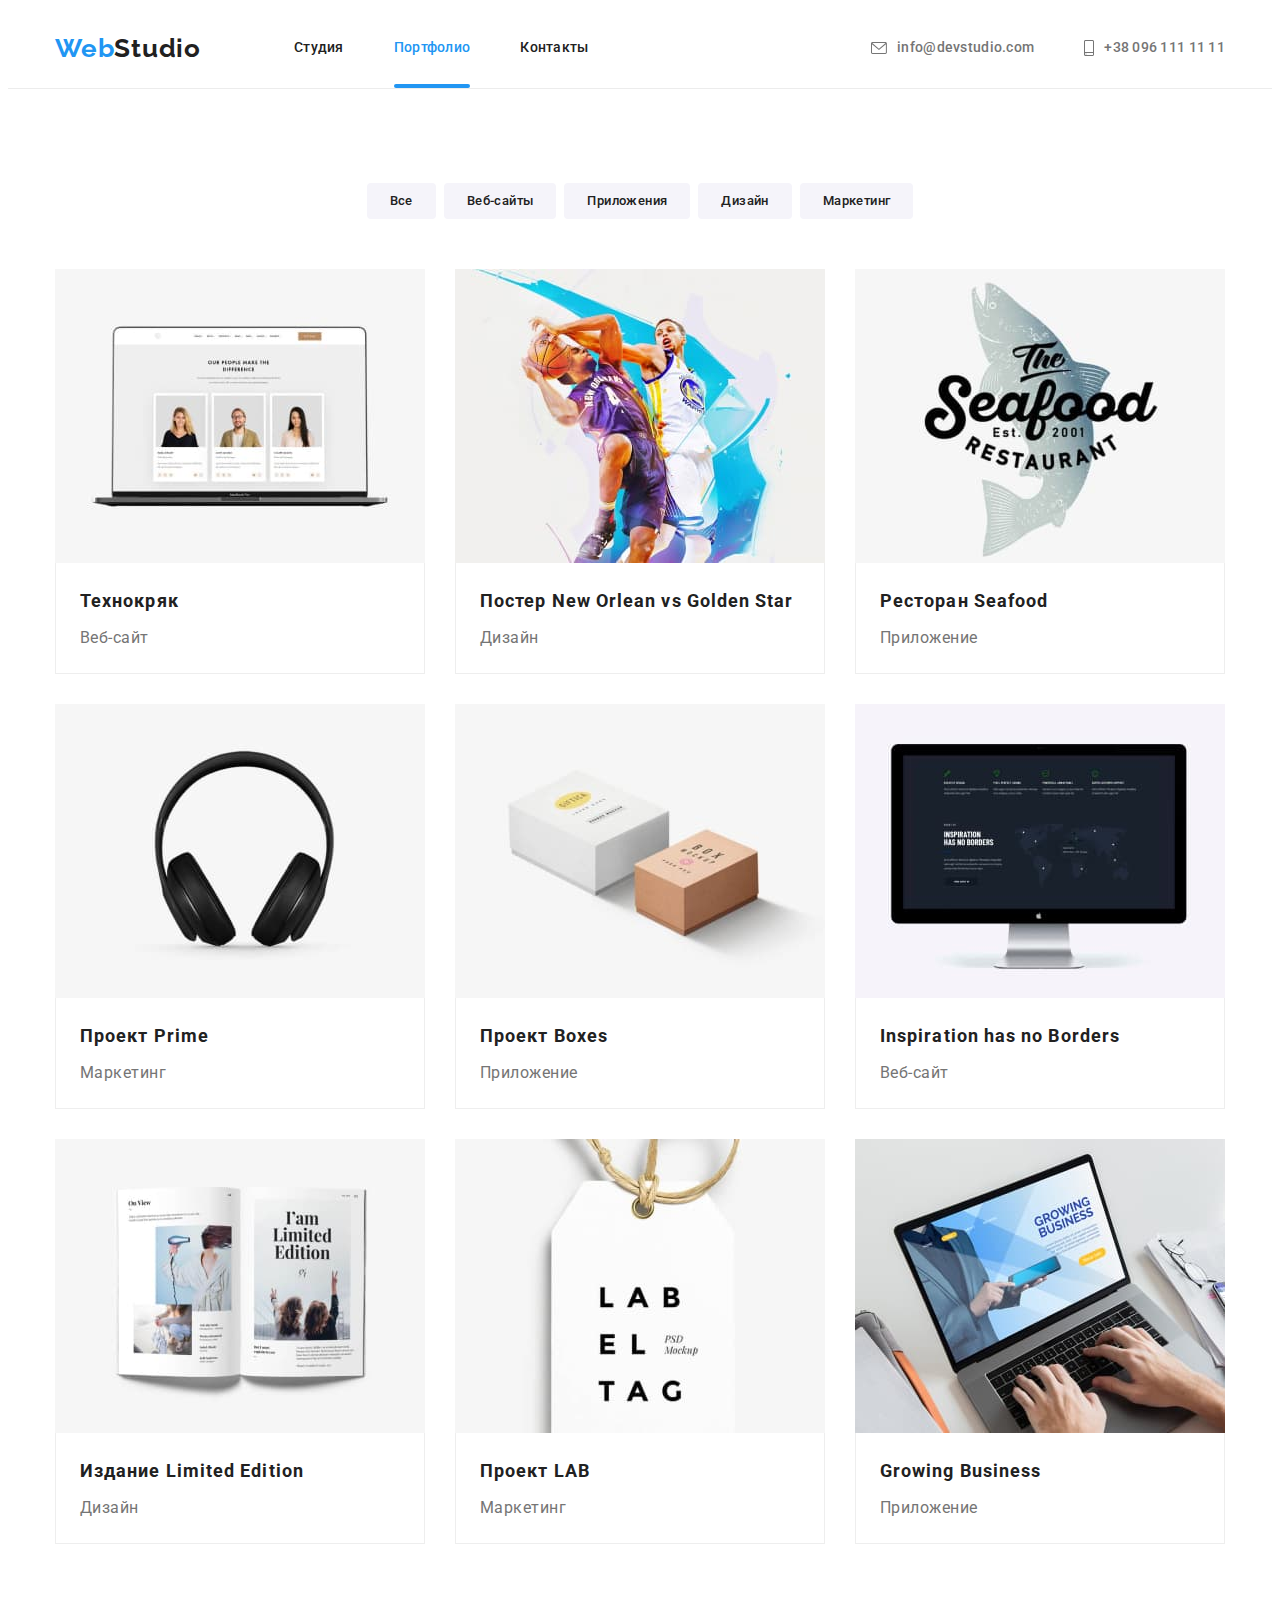
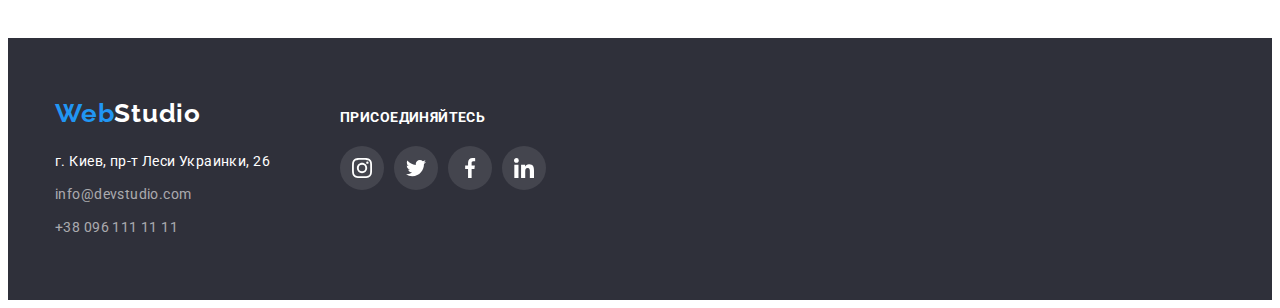
==== portfolio.html @ 9f6c4fc8 "add" ====
<!DOCTYPE html>
<html lang="ru">
<head>
    <meta charset="UTF-8">
    <meta http-equiv="X-UA-Compatible" content="IE=edge">
    <meta name="viewport" content="width=device-width, initial-scale=1.0">
    <title>Document</title>
    <!-- Fonts start -->
    <link rel="preconnect" href="https://fonts.googleapis.com">
    <link rel="preconnect" href="https://fonts.gstatic.com" crossorigin>
    <link href="https://fonts.googleapis.com/css2?family=Raleway:wght@700&family=Roboto:wght@400;500;700;900&display=swap"
        rel="stylesheet">
    <!-- Fonts end -->

    <!-- Normalize styles start-->
    <link rel="stylesheet" href="https://cdnjs.cloudflare.com/ajax/libs/modern-normalize/1.1.0/modern-normalize.min.css"
    integrity="sha512-wpPYUAdjBVSE4KJnH1VR1HeZfpl1ub8YT/NKx4PuQ5NmX2tKuGu6U/JRp5y+Y8XG2tV+wKQpNHVUX03MfMFn9Q=="
    crossorigin="anonymous" referrerpolicy="no-referrer" />
    <!-- Normalize styles end-->

    <!-- /custom styles start -->
    <link rel="stylesheet" href="./css/style.css">
    <!-- custom styles end -->

</head>

<body>
    <!-- Секція хедер -->
    <header class="header border">
        <div class="container header-container">
            <nav class="header-nav">
                <a class="logo link" href="./index.html" target="_blank" rel="noopener noreferrer">Web<span class="span-web">Studio</span></a>
                <ul class="header-list list">
                    <li class="header-list-item">
                        <a class="header-link link" href="./index.html" target="_blank"
                            rel="noopener noreferrer">Студия</a>
                    </li>
                    <li class="header-list-item">
                        <a class="header-link link current" href="./index.html" target="_blank"
                            rel="noopener noreferrer">Портфолио</a>
                    </li>
                    <li class="header-list-item">
                        <a class="header-link link" href="./index.html" target="_blank"
                            rel="noopener noreferrer">Контакты</a>
                    </li>
                </ul>
            </nav>

            <ul class="header group list">
                <li class="contacts">
                    <a class="contact" href="mailto::info@devstudio.com">
                        <svg class="icon-envelope" width="16" height="12">
                            <use href="./image/icons.svg#icon-envelope"></use>
                        </svg>
                        info@devstudio.com</a>
                </li>
                <li class="contacts">
                    <a class="contact" href="tel:+380961111111">
                        <svg class="icon-smartphone" width="10" height="16">
                            <use href="./image/icons.svg#icon-smartphone"></use>
                        </svg>
                        +38 096 111 11 11</a>
                </li>
            </ul>
        </div>

    </header>

    <!-- Блок контенту -->

    <main>
        <section class="section portfolio">
            <div class="container">
                <h1 hidden class="visually-hidden">Портфолио</h1>

                <!--кнопочки portfolio-->

                <ul class="list-btn">
                    <li class="tack"><button class="btn btn-mode-light" type="button">Все</button></li>
                    <li class="tack"><button class="btn btn-mode-light" type="button">Веб-сайты</button></li>
                    <li class="tack"><button class="btn btn-mode-light" type="button">Приложения</button></li>
                    <li class="tack"><button class="btn btn-mode-light" type="button">Дизайн</button></li>
                    <li class="tack"><button class="btn btn-mode-light" type="button">Маркетинг</button></li>
                </ul>

                <!-- список карток -->

                <ul class="card-sed">
                    <li class="page">
                        <a class="prtf" href="">
                            <div class="portfolio-overlay">
                                <img src="./image/portfolio/img-1.jpeg" alt="фото ноутбука" width="" height="">
                                <p class="portfolio-desc">Ресурс предлагает комплексные предложения с разным уровнем
                                    функционала и сервисов.
                                    Все это позволит посетителю получить исчерпывающие сведения о компании или частном
                                    лице.</p>
                            </div>
                            <div class="description">
                                <h2 class="title">Технокряк</h2>
                                <p class="text">Веб-сайт</p>
                            </div>
                        </a>
                    </li>
                    <li class="page">
                        <a class="prtf" href="">
                            <div class="portfolio-overlay">
                                <img src="./image/portfolio/img-2.jpeg" alt="игроки в баскетбол" width="370"
                                    height="294">
                                <p class="portfolio-desc">Ресурс предлагает комплексные предложения с разным уровнем
                                    функционала и сервисов.
                                    Все это позволит посетителю получить исчерпывающие сведения о компании или частном
                                    лице.</p>
                            </div>
                            <div class="description">
                                <h2 class="title">Постер<span lang="en"> New Orlean vs Golden Star</span></h2>
                                <p class="text">Дизайн</p>
                            </div>
                        </a>
                    </li>
                    <li class="page">
                        <a class="prtf" href="">
                            <div class="portfolio-overlay">
                                <img src="./image/portfolio/img-3.jpeg" alt="рыба логотип ресторана" width="370"
                                    height="294">
                                <p class="portfolio-desc">Ресурс предлагает комплексные предложения с разным уровнем
                                    функционала и сервисов.
                                    Все это позволит посетителю получить исчерпывающие сведения о компании или частном
                                    лице.</p>
                            </div>
                            <div class="description">
                                <h2 class="title">Ресторан<span lang="en"> Seafood</span></h2>
                                <p class="text">Приложение</p>
                            </div>
                        </a>
                    </li>
                    <li class="page">
                        <a class="prtf" href="">
                            <div class="portfolio-overlay">
                                <img src="./image/portfolio/img-4.jpeg" alt="наушники" width="370" height="294">
                                <p class="portfolio-desc">Ресурс предлагает комплексные предложения с разным уровнем
                                    функционала и сервисов.
                                    Все это позволит посетителю получить исчерпывающие сведения о компании или частном
                                    лице.</p>
                            </div>
                            <div class="description">
                                <h2 class="title">Проект<span lang="en"> Prime</span></h2>
                                <p class="text">Маркетинг</p>
                            </div>
                        </a>
                    </li>
                    <li class="page">
                        <a class="prtf" href="">
                            <div class="portfolio-overlay">
                                <img src="./image/portfolio/img-5.jpeg" alt="боксы" width="370" height="294">
                                <p class="portfolio-desc">Ресурс предлагает комплексные предложения с разным уровнем
                                    функционала и сервисов.
                                    Все это позволит посетителю получить исчерпывающие сведения о компании или частном
                                    лице.</p>
                            </div>
                            <div class="description">
                                <h2 class="title">Проект<span lang="en"> Boxes</span></h2>
                                <p class="text">Приложение</p>
                            </div>
                        </a>
                    </li>
                    <li class="page">
                        <a class="prtf" href="">
                            <div class="portfolio-overlay">
                                <img src="./image/portfolio/img-6.jpeg" alt="фото монитора" width="370" height="294">
                                <p class="portfolio-desc">Ресурс предлагает комплексные предложения с разным уровнем
                                    функционала и сервисов.
                                    Все это позволит посетителю получить исчерпывающие сведения о компании или частном
                                    лице.</p>
                            </div>
                            <div class="description">
                                <h2 class="title"><span lang="en">Inspiration has no Borders</span></h2>
                                <p class="text">Веб-сайт</p>
                            </div>
                        </a>
                    </li>
                    <li class="page">
                        <a class="prtf" href="">
                            <div class="portfolio-overlay">
                                <img src="./image/portfolio/img-7.jpeg" alt="развернутый журнал" width="370"
                                    height="294">
                                <p class="portfolio-desc">Ресурс предлагает комплексные предложения с разным уровнем
                                    функционала и сервисов.
                                    Все это позволит посетителю получить исчерпывающие сведения о компании или частном
                                    лице.</p>
                            </div>
                            <div class="description">
                                <h2 class="title">Издание<span lang="en"> Limited Edition</span></h2>
                                <p class="text">Дизайн</p>
                            </div>
                        </a>
                    </li>
                    <li class="page">
                        <a class="prtf" href="">
                            <div class="portfolio-overlay">
                                <img src="./image/portfolio/img-8.jpeg" alt="бирка" width="370" height="294">
                                <p class="portfolio-desc">Ресурс предлагает комплексные предложения с разным уровнем
                                    функционала и сервисов.
                                    Все это позволит посетителю получить исчерпывающие сведения о компании или частном
                                    лице.</p>
                            </div>
                            <div class="description">
                                <h2 class="title">Проект<span lang="en"> LAB</span></h2>
                                <p class="text">Маркетинг</p>
                            </div>
                        </a>
                    </li>
                    <li class="page">
                        <a class="prtf" href="">
                            <div class="portfolio-overlay">
                                <img src="./image/portfolio/img-9.jpeg" alt="открытый ноутбук на столе за работой"
                                    width="370" height="294">
                                <p class="portfolio-desc">Ресурс предлагает комплексные предложения с разным уровнем
                                    функционала и сервисов.
                                    Все это позволит посетителю получить исчерпывающие сведения о компании или частном
                                    лице.</p>
                            </div>
                            <div class="description">
                                <h2 class="title"><span lang="en">Growing Business</span></h2>
                                <p class="text">Приложение</p>
                            </div>
                        </a>
                    </li>

                </ul>
            </div>

        </section>


    </main>
    <!--Секція футер-->
    <footer class="footer">
        <div class="container footer-container">
            <div>
                <a class="logo link" href="./index.html" target="_blank" rel="noopener noreferrer">Web<span
                        class="span">Studio</span></a>
                <address class="address">
                    <ul class="group list">
                        <li class="info location">г. Киев, пр-т Леси Украинки, 26</li>
                        <li class="info">
                            <a class="mail" href="mailto::info@devstudio.com">info@devstudio.com</a>
                        </li>
                        <li class="info">
                            <a class="phone" href="tel:+380961111111">+38 096 111 11 11</a>
                        </li>
                    </ul>
                </address>
            </div>

            <div class="footer-join">
                <strong class="connect">присоединяйтесь</strong>
                <ul class="footer-list">
                    <li class="icon-item">
                        <a class="icon-group" href="">
                            <svg class="footer-icons" width="20" height="20">
                                <use href="./image/icons.svg#icon-instagram"></use>
                            </svg>
                        </a>
                    </li>
                    <li class="icon-item">
                        <a class="icon-group" href="">
                            <svg class="footer-icons" width="20" height="20">
                                <use href="./image/icons.svg#icon-twitter"></use>
                            </svg>
                        </a>
                    </li>
                    <li class="icon-item">
                        <a class="icon-group" href="">
                            <svg class="footer-icons" width="20" height="20">
                                <use href="./image/icons.svg#icon-facebook"></use>
                            </svg>
                        </a>
                    </li>
                    <li class="icon-item">
                        <a class="icon-group" href="">
                            <svg class="footer-icons" width="20" height="20">
                                <use href="./image/icons.svg#icon-linkedin"></use>
                            </svg>
                        </a>
                    </li>
                </ul>
            </div>
        </div>

    </footer>




</body>

</html>
---- css/style.css ----
html {
    box-sizing: border-box;
}

*,
*::before,
*::after {
    box-sizing: inherit;
}



:root {
    /* fonts */
    --main-font: "Roboto";
    --secondary-font: "Raleway";

    /* text colors */
    --accent-txt-cl: #2196f3;
    --black-txt-cl: #212121;
    --white-txt-cl: #FFFFFF;
    --main-txt-cl: #757575;

    /* background color */
    --main-bg-cl: #FFFFFF;
    --hero-bg-cl: #2F303A;
    --btn-bg-cl: #F5F4FA;
    --team-bg-cl: #F5F4FA;

    /* border color */
    --header-cl: #ECECEC;
    --portf-cl: #EEEEEE;

    /* animation */
    --anim-slow: 250ms cubic-bezier(0.4, 0, 0.2, 1);
}

body {
    font-family: var(--main-font), sans-serif;
    font-size: 14px;
    line-height: 1.71;
    background-color: var(--main-bg-cl);
    letter-spacing: 0.03em;
}

/* Стили для обнуления верхних отступов у элементов  */
h1,
h2,
h3,
h4,
h5,
h6,
p {
    margin: 0;
    padding: 0;
}

/* Класс для обнуления базовых свойств у списков (ul)  */

.list {
    list-style: none;
    padding-left: 0;
    margin: 0;
}

/* Класс для обнуления базовых свойств у ссылок */

.link {
    text-decoration: none;
    color: inherit;
}

/* Свойства для корректного отображения картинок */

img {
    display: block;
    max-width: 100%;
    height: auto;
}

/* Свойства для обнуления курсива у address */

address {
    font-style: normal;
    /* or */
    font-style: inherit;
}

/* common styles start */
.no-scroll {
    overflow: hidden;
}




.container {
    width: 1200px;
    padding-left: 15px;
    padding-right: 15px;
    margin-left: auto;
    margin-right: auto;

}

.link {
    text-decoration: none;
}

.list {
    list-style: none;
    margin: 0;
    padding: 0;
}

.section {
    padding-top: 94px;
    padding-bottom: 94px;

}

footer {
    display: block;
}

/* Секція хедер */

.header {
    background-color: var(--main-bg-cl);

}

.header.border {
    border-bottom: 1px solid var(--header-cl);

}

.header-list {
    display: flex;
}

.header-list.list {
    margin-left: 93px;

}

.header-container {
    display: flex;
    align-items: center;
}

.header-nav {
    display: flex;
    align-items: center;
}

.header-list-item:not(:last-child) {
    margin-right: 50px;

}


/* logo */

.logo {
    text-decoration: none;
    font-family: var(--secondary-font);
    font-style: normal;
    font-weight: 700;
    font-size: 26px;
    line-height: 1.19;
    letter-spacing: 0.03em;
    color: var(--accent-txt-cl);
}

.span-web {
    color: var(--black-txt-cl);
}


.header-link {
    display: block;
    font-weight: 500;
    font-size: 14px;
    line-height: 1.14;
    letter-spacing: 0.02em;
    color: var(--black-txt-cl);
    padding-top: 32px;
    padding-bottom: 32px;

    transition: color var(--anim-slow);

}

.header-link.current {
    color: var(--accent-txt-cl);
}

.header-link:hover,
.header-link:focus {
    color: var(--accent-txt-cl);
}

.current {
    position: relative;
    display: flex;
    align-items: center;
}


.current::before {
    content: "";
    position: absolute;
    bottom: 0;
    left: 0;

    width: 100%;
    height: 4px;
    display: inline-block;

    background: #2196F3;
    border-radius: 2px;
}

.header.group.list {
    display: flex;
    margin-left: auto;
}

.contacts:not(:last-child) {
    margin-right: 50px;
}


.contact {
    font-weight: 500;
    font-size: 14px;
    line-height: 1.14;
    letter-spacing: 0.02em;
    display: flex;
    align-items: center;
    padding-top: 32px;
    padding-bottom: 32px;
    color: var(--main-txt-cl);

    text-decoration: none;
    list-style: none;

    transition: color var(--anim-slow);

}

.contact:hover,
.contact:focus {
    color: var(--accent-txt-cl);
}

.icon-envelope,
.icon-smartphone {
    fill: currentColor;
    margin-right: 10px;

}


/* Кнопки */

.btn {

    font-style: normal;
    font-family: inherit;
    text-align: center;
    background-color: transparent;

    border: 1px solid transparent;
    border-radius: 4px;

    cursor: pointer;

    transition: color var(--anim-slow), background-color var(--anim-slow);
}

.btn:hover,
.btn:focus {
    background-color: var(--accent-txt-cl);
    color: var(--white-txt-cl);
    box-shadow: 0px 1px 3px rgba(0, 0, 0, 0.12), 0px 1px 1px rgba(0, 0, 0, 0.14), 0px 2px 1px rgba(0, 0, 0, 0.2);
    
}

.btn-mode-light {
    color: var(--black-txt-cl);
    font-weight: 500;
    line-height: 1.62;
    text-align: center;
    letter-spacing: 0.03em;
    padding: 6px 22px;
    background: var(--btn-bg-cl)
}

.btn-mode-dark {
    color: var(--white-txt-cl);
    text-align: center;
    padding: 10px 32px;
    min-width: 200px;

}



/* common styles end */

/* Секція Hero */


.section-hero {
    padding-top: 200px;
    padding-bottom: 200px;
    background-color: var(--hero-bg-cl);
    text-align: center;
    max-width: 1600px;
    height: 600px;
    margin-left: auto;
    margin-right: auto;
    background-image: linear-gradient(to right,
            rgba(47, 48, 58, 0.4), rgba(47, 48, 58, 0.4)),
        url(../image/hero/img.jpeg);
    background-repeat: no-repeat;
    background-size: cover;
    background-position: center;



}



.hero-title {
    margin-bottom: 30px;
    width: 696px;
    font-family: 'Roboto';
    font-style: normal;
    font-weight: 900;
    font-size: 44px;
    line-height: 1.36;
    text-align: center;
    letter-spacing: 0.06em;
    text-transform: uppercase;
    color: var(--white-txt-cl);
    margin-right: auto;
    margin-left: auto;

}

.hero-btn {
    background: var(--accent-txt-cl);
    font-weight: 700;
    line-height: 1.88;
    font-size: 16px;

    align-items: center;
    letter-spacing: 0.06em;
    border-radius: 4px;

    
}

.visually-hidden {
    position: absolute;
    width: 1px;
    height: 1px;
    margin: -1px;
    padding: 0;
    overflow: hidden;
    border: 0;
    clip: rect(0 0 0 0);
}

/* Секція Benefits */

.benefits-container {
    display: flex;
}

.benefits-list {
    display: flex;

}

.benefits-item {
    width: 270px;
}

.benefits-item:not(:last-child) {
    margin-right: 30px;

}


.benefits-title {
    font-weight: 700;
    font-size: 14px;
    line-height: 1.14;
    letter-spacing: 0.03em;
    text-transform: uppercase;
    margin-bottom: 10px;

    color: var(--black-txt-cl);
}

.descript {
    font-weight: 400;
    font-size: 14px;
    line-height: 1.71;
    letter-spacing: 0.03em;

    color: var(--main-txt-cl);
}

.benefits-icon {
    display: flex;
    align-items: center;
    justify-content: center;
    height: 120px;
    margin-bottom: 30px;
    background-color: var(--btn-bg-cl);
    border-radius: 4px;
}

.features-icons {
    fill: currentColor;
    width: 70px;
    height: 70px;
}

/* Секція About */

.section.about {
    padding-top: 0;
}


.about-list {
    display: flex;
    padding-top: 0;
}

.about-title {
    margin: 0;
    margin-bottom: 50px;

    font-weight: 700;
    font-size: 36px;
    line-height: 1.16;
    text-align: center;
    letter-spacing: 0.03em;
}

.about-item {
    position: relative;
    width: 370px;
}

.about-item:not(:last-child) {
    margin-right: 30px;
}

.about-pic {
    display: block;
}

.desc {
    position: absolute;
    display: flex;
    width: 100%;
    height: 70px;
    align-items: center;
    justify-content: center;
    font-size: 14px;
    text-transform: uppercase;
    background-color: rgba(47, 48, 58, 0.8);
    color: var(--white-txt-cl);
    bottom: 0;
}


.about,
.team {
    font-weight: 700;
    font-size: 36px;
    line-height: 1.17;
}



/* Секція team  */

.team {
    background-color: var(--team-bg-cl);

}

.team-title {
    text-align: center;
    font-weight: 700;
    font-size: 36px;
    line-height: 1.16;
    color: var(--black-txt-cl);
}


.team-list {
    display: flex;
    margin-top: 50px;

    font-size: 16px;
    line-height: 1.19;
    color: var(--main-txt-cl);
}

.name {
    font-weight: 500;
    font-size: 16px;
    color: var(--black-txt-cl);
    margin-top: 30px;
}

.team-texts {
    margin-top: 10px;
    margin-bottom: 16px;
    color: var(--main-txt-cl);
    font-weight: 400;
}


.team-item:not(:last-child) {
    margin-right: 30px;
}

.team-item {
    background: var(--main-bg-cl);
    box-shadow: 0px 1px 3px rgba(0, 0, 0, 0.12), 0px 1px 1px rgba(0, 0, 0, 0.14), 0px 2px 1px rgba(0, 0, 0, 0.2);
    border-radius: 0px 0px 4px 4px;
    text-align: center;
    margin-left: auto;
}

.team-icons {
    padding-inline-start: 0;
    display: flex;
    list-style: none;
    align-items: center;
    justify-content: center;
    margin-bottom: 30px;
    background-color: var(--main-bg-cl);
}

.icon-list:not(:last-child) {
    margin-right: 10px;
}

.command {
    display: flex;
    align-items: center;
    justify-content: center;
    width: 44px;
    height: 44px;
    border-radius: 50%;
    background-color: var(--main-bg-cl);
    color: #AFB1B8;

    transition: color var(--anim-slow), background-color var(--anim-slow);
}

.command:hover,
.command:focus {
    background-color: var(--accent-txt-cl);
    color: var(--main-bg-cl);
}

.command-icons {
    fill: currentColor;
}

.command-icons {
    transition: color var(--anim-slow), background-color var(--anim-slow);
}

.command-icons:hover,
.command-icons:focus {
    fill: var(--main-bg-cl);
}

/* секція clients */

.customers {
    font-weight: 700;
    font-size: 36px;
    line-height: 1.17;
    text-align: center;
    color: var(--black-txt-cl);
    margin-bottom: 50px;
}

.client-list {
    display: flex;
    margin: 0;
    list-style: none;
    padding-inline-start: 0;
}

.client-icons:not(:last-child) {
    margin-right: 30px;
}


.company {
    display: flex;
    justify-content: center;
    align-items: center;
    width: 170px;
    height: 92px;
    border: 1px solid #afb1b8;
    border-radius: 4px;
    color: #afb1b8;

    cursor: pointer;

    transition: color var(--anim-slow), border-color var(--anim-slow);
}

.company:hover,
.company:focus {
    color: var(--accent-txt-cl);
    border-color: var(--accent-txt-cl);
}


.company:hover .logo-company,
.company:focus .logo-company {
    fill: var(--accent-txt-cl);
}

.logo-company {
    fill: currentColor;
}

/* Секція portfolio */

.portfolio {
    padding-top: 94px;
    padding-bottom: 94px;
}

.prtf {
    display: block;
    font-weight: 700;
    font-size: 18px;
    line-height: 36px;
    text-decoration: none;
    color: var(--black-txt-cl);

    transition: color var(--anim-slow), box-shadow var(--anim-slow);
}

.prtf:hover,
.prtf:focus {
    box-shadow: 0px 1px 1px rgba(0, 0, 0, 0.12), 0px 4px 4px rgba(0, 0, 0, 0.06), 1px 4px 6px rgba(0, 0, 0, 0.16);
    ;
}


.portfolio-overlay {
    position: relative;
    overflow: hidden;
    width: 100%;
    height: 100%;
}


.portfolio-desc {
    color: #FFFFFF;
    font-family: 'Roboto';
    font-style: normal;
    font-weight: 400;
    font-size: 18px;
    line-height: 1.56;
    letter-spacing: 0.03em;
    padding: 63px 24px;
    position: absolute;

    top: 0;
    left: 0;

    transform: translateY(100%);

    display: flex;
    align-items: center;
    justify-content: center;
    backdrop-filter: blur(3px);
    background-color: rgba(33, 150, 243, 0.9);

    transition: var(--anim-slow);
}

.prtf:hover .portfolio-desc,
.prtf:focus .portfolio-desc {
    transform: translateY(0);
}

.list-btn {
    display: flex;
    justify-content: center;
    padding: 0;
    margin-top: 0;
    margin-bottom: 50px;
    list-style: none;

}

.tack:not(:last-child) {
    margin-right: 8px;
}

.title {
    font-weight: 700;
    font-size: 18px;
    line-height: 2;
    letter-spacing: 0.06em;
    color: var(--black-txt-cl);
    margin-bottom: 4px;
}

.text {
    font-style: normal;
    font-weight: 400;
    font-size: 16px;
    line-height: 1.88;
    letter-spacing: 0.03em;

    color: var(--main-txt-cl);

}

.description {
    padding: 20px 24px;
    border-left: 1px solid var(--portf-cl);
    border-right: 1px solid var(--portf-cl);
    border-bottom: 1px solid var(--portf-cl);

}

/* список карток */

.card-sed {
    display: flex;
    flex-wrap: wrap;
    gap: 30px;
    padding: 0;
    margin: 0;
    list-style: none;
}

.page {
    flex-basis: calc((100% - 60px) / 3);
    background-color: var(--main-bg-cl);

}

/* Секція футер */
.footer {
    background-color: var(--hero-bg-cl);
    padding-top: 60px;
    padding-bottom: 60px;
}

.footer-container {
    display: flex;
    align-items: baseline;
    padding: 0 15px;
}

.address {
    margin-top: 20px;

}

.span {
    color: var(--white-txt-cl)
}

.location {
    color: var(--white-txt-cl);
}

.info:not(:last-child) {
    margin-bottom: 9px;

}


.location,
.mail,
.phone {
    display: inline-block;
    font-family: 'Roboto';
    font-style: normal;
    font-weight: 400;
    font-size: 14px;
    line-height: 1.71;
    letter-spacing: 0.03em;
    text-decoration: none;

}

.phone,
.mail {
    color: rgba(255, 255, 255, 0.6);
}

.footer-join {
    margin-left: 70px;
}

.connect {
    display: inline-block;
    margin-bottom: 20px;
    font-size: 14px;
    line-height: 1.14;
    text-transform: uppercase;
    color: var(--main-bg-cl);
}

.footer-list {
    display: flex;
    list-style: none;
    padding: 0;
    margin: 0;
}

.icon-item:not(:last-child) {
    margin-right: 10px;
}

.icon-group {
    display: flex;
    align-items: center;
    justify-content: center;
    width: 44px;
    height: 44px;
    padding: 12px;
    color: var(--main-bg-cl);
    background-color: rgba(255, 255, 255, 0.1);
    border-radius: 50%;

    transition: color var(--anim-slow), background-color var(--anim-slow);
}

.icon-group:hover,
.icon-group:focus {
    background-color: var(--accent-txt-cl);
}

.footer-icons {
    fill: var(--main-bg-cl);
}

.footer-icons {
    transition: color var(--anim-slow);
}

/* Модальне вікно */
.backdrop {
    position: fixed;
    top: 0;
    left: 0;
    z-index: 1000;
    width: 100%;
    height: 100%;

    background-color: rgba(0, 0, 0, 0.2);
    
    opacity: 1;
    visibility: visible;
    pointer-events: initial;

    transition: opacity var(--anim-slow), visibility var(--anim-slow);
}

.backdrop.is-hidden {
    opacity: 0;
    visibility: hidden;
    pointer-events: none;

}

.modal {
    position: absolute;
    top: 50%;
    left: 50%;
    transform: translate(-50%, -50%);

    min-width: 528px;
    min-height: 581px;
    background-color: var(--main-bg-cl);

    box-shadow: 0px 1px 3px rgba(0, 0, 0, 0.12), 0px 1px 1px rgba(0, 0, 0, 0.14), 0px 2px 1px rgba(0, 0, 0, 0.2);
    border-radius: 4px;
}

.modal-close-btn {
    position: absolute;
    top: 0;
    right: 0;

    display: flex;
    align-items: center;
    width: 30px;
    height: 30px;
    padding: 6px;

    border: 1px solid rgba(0, 0, 0, 0.1);
    background: #FFFFFF;
    cursor: pointer;
    border-radius: 50%;
    margin-top: 8px;
    margin-right: 8px;

    transition: var(--anim-slow);

}
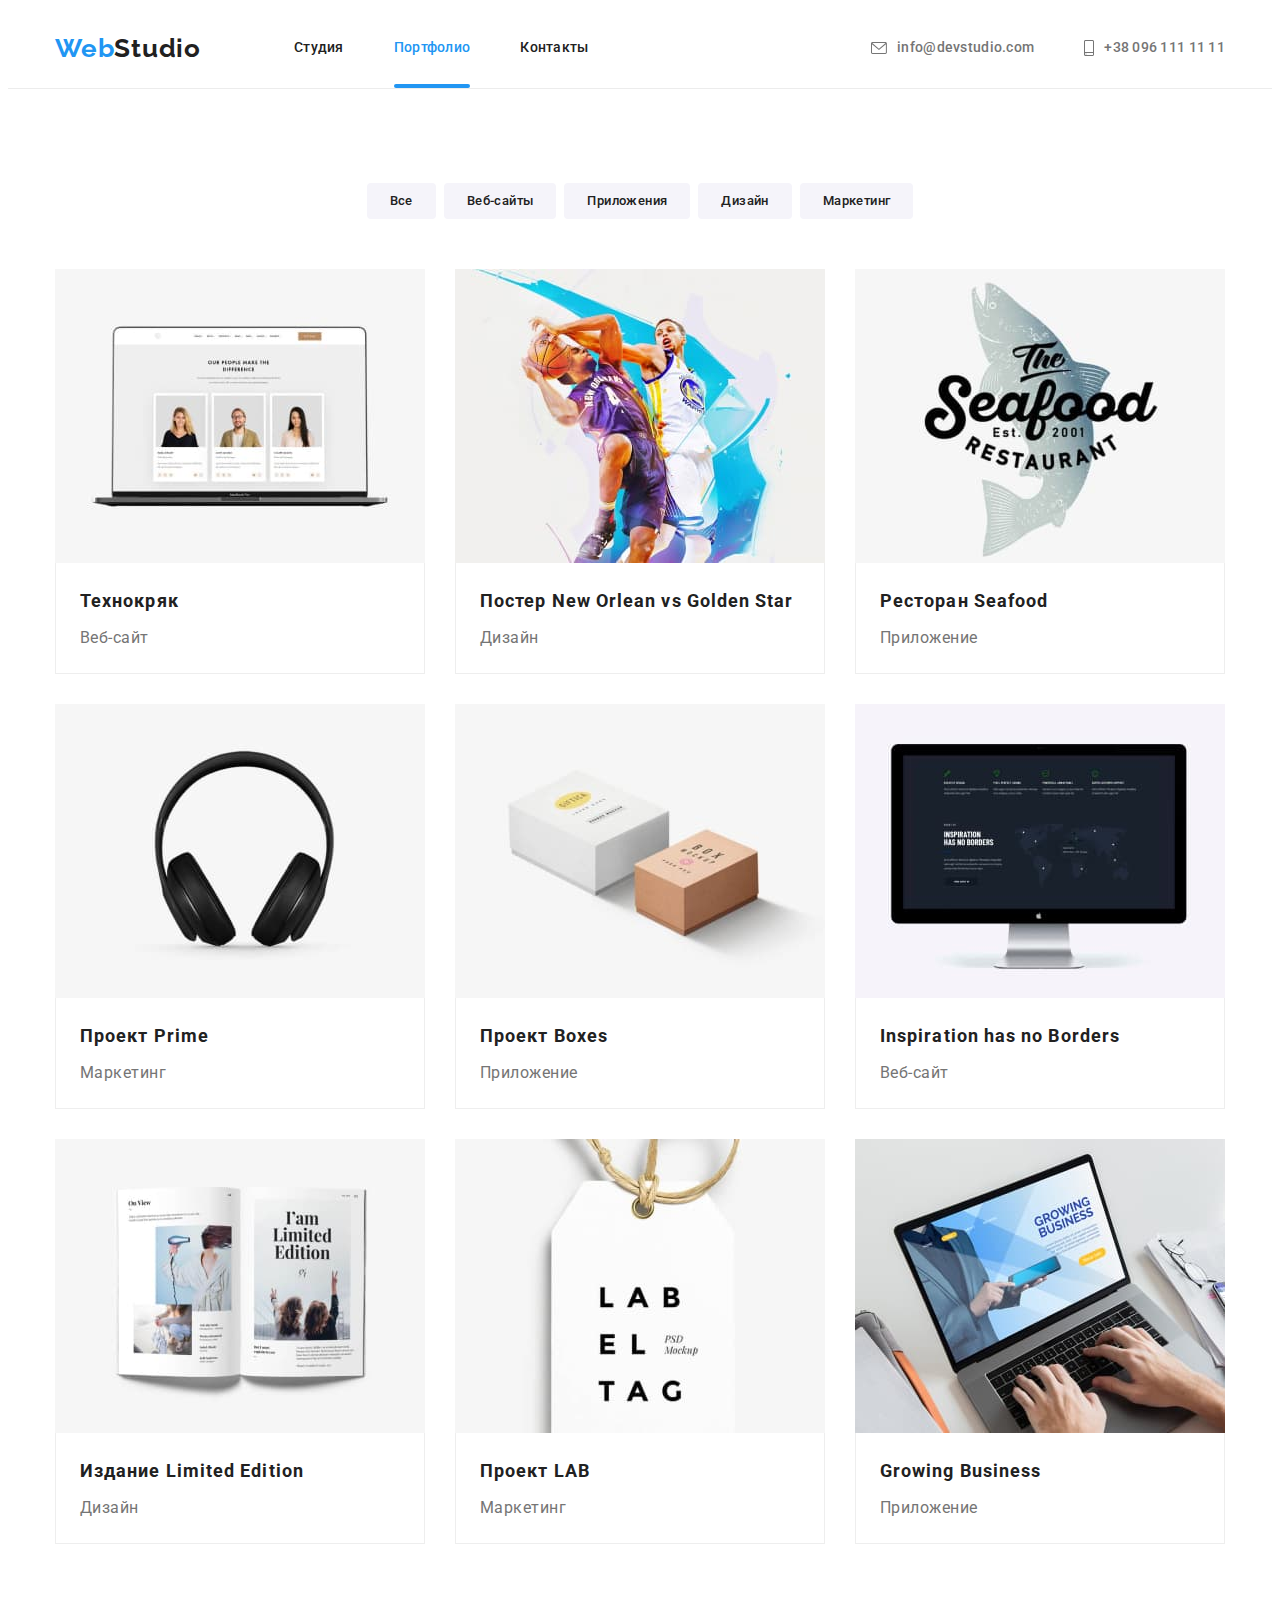
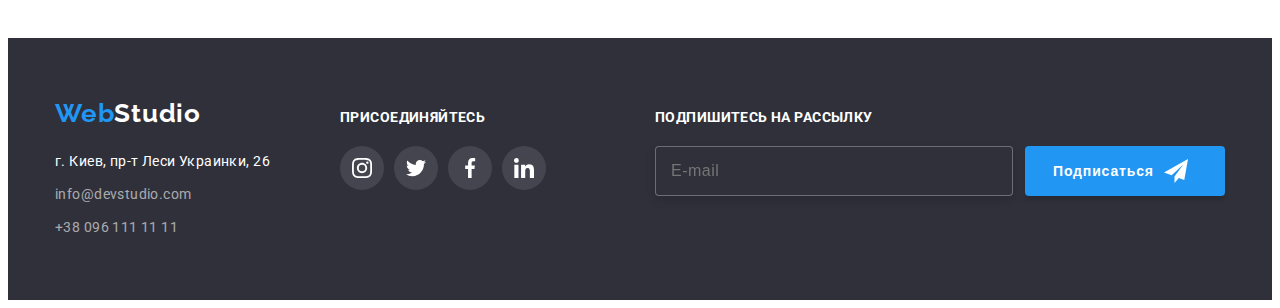
==== commit ad034474: "add changes to portfolio" ====
--- a/portfolio.html
+++ b/portfolio.html
@@ -285,7 +285,24 @@
                     </li>
                 </ul>
             </div>
+
+            <!-- Форма футера -->
+            <div class="contact-form-wrapper">
+                <strong class="connect">Подпишитесь на рассылку</strong>
+                <form class="contact-form-list">
+                    <label>
+                        <input class="contact-form-field" type="email" name="user-email" placeholder="E-mail">
+                    </label>
+                    <button class="footer-btn" type="submit">Подписаться
+                        <svg class="telegram" width="24" height="24">
+                            <use href="./image/icons.svg#icon-send"></use>
+                        </svg>
+                    </button>
+                </form>
+            </div>
+            
         </div>
+        
 
     </footer>
 
--- a/css/style.css
+++ b/css/style.css
@@ -869,6 +869,69 @@
     transition: color var(--anim-slow);
 }
 
+/* Form footer */
+.contact-form-wrapper {
+    align-items: center;
+    margin-left: auto;
+}
+
+.contact-form-list {
+    display: flex;
+    width: 570px;
+    height: 86px;
+}
+
+.contact-form-field {
+    padding: 15px;
+    width: 358px;
+    height: 50px;
+    border: 1px solid rgba(255, 255, 255, 0.3);
+    filter: drop-shadow(0px 4px 4px rgba(0, 0, 0, 0.15));
+    border-radius: 4px;
+    background: var(--hero-bg-cl);
+    font-weight: 400;
+    font-size: 16px;
+    line-height: 1.25;
+    letter-spacing: 0.03em;
+    color: rgba(255, 255, 255, 0.6);
+}
+
+
+.footer-btn {
+    
+    font-weight: 700;
+    
+    display: flex;
+    align-items: center;
+    text-align: center;
+    letter-spacing: 0.06em;
+    padding-left: 28px;
+    width: 200px;
+    height: 50px;
+    border: none;
+    background-color: var(--accent-txt-cl);
+    color: var(--white-txt-cl);
+    font-size: inherit;
+    cursor: pointer;
+    box-shadow: 0px 4px 4px rgba(0, 0, 0, 0.15);
+    border-radius: 4px;
+
+    margin-left: 12px;
+
+    transition: var(--anim-slow);
+    
+}
+
+.telegram {
+    fill: var(--main-bg-cl);
+    margin-left: 10px;
+}
+
+.footer-span {
+    color: var(--white-txt-cl);
+}
+
+
 /* Модальне вікно */
 .backdrop {
     position: fixed;
@@ -928,4 +991,39 @@
 
     transition: var(--anim-slow);
 
-}+}
+
+.label {
+    display: flex;
+    flex-direction: column;
+    margin-bottom: 8px;
+}
+
+.sign-up-form {
+    padding: 40px;
+    display: flex;
+    flex-direction: column;
+}
+
+.sign-up-form label {
+    color: #757575;
+    margin-bottom: 20px;
+}
+
+.span-modal {
+    color: var(--accent-txt-cl);
+}
+
+.textarea {
+    resize: none;
+    width: 448px;
+    height: 120px;
+    border: 1px solid rgba(33, 33, 33, 0.2);
+    border-radius: 4px;
+}
+
+
+
+
+
+
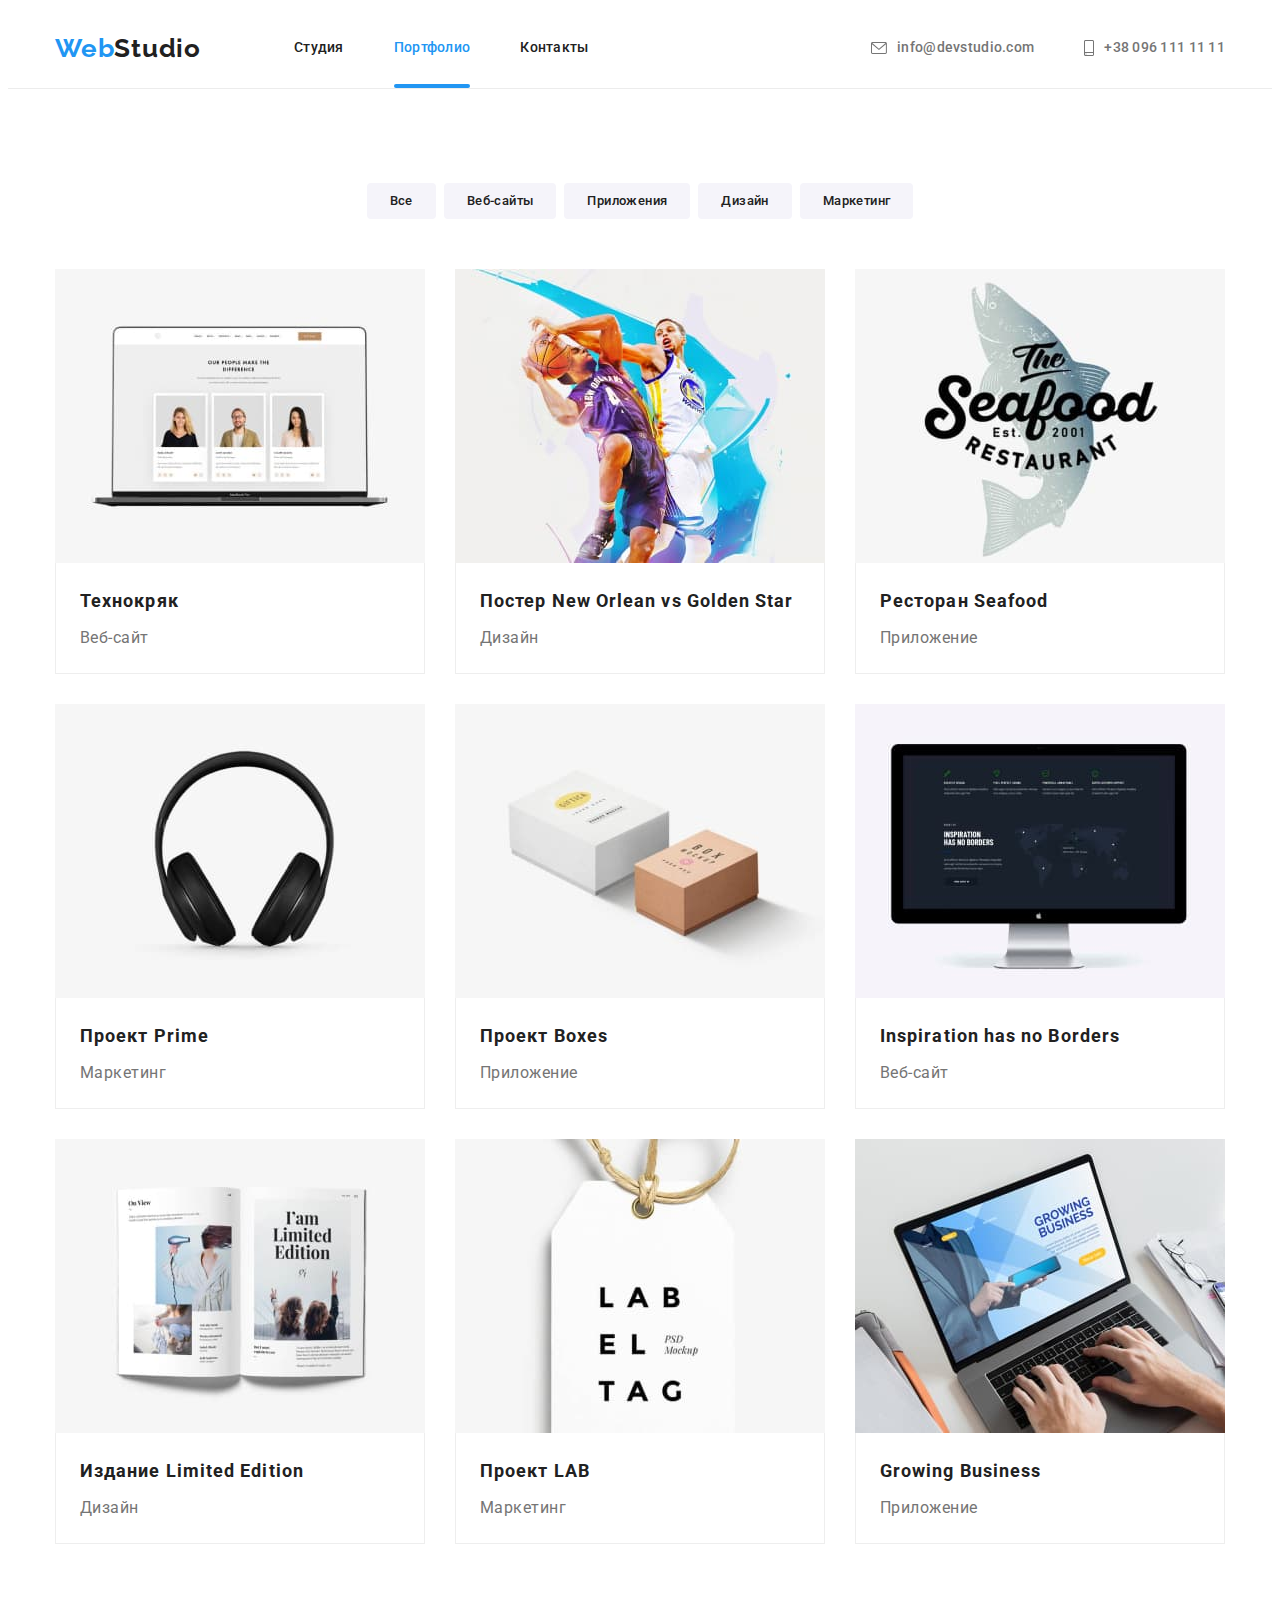
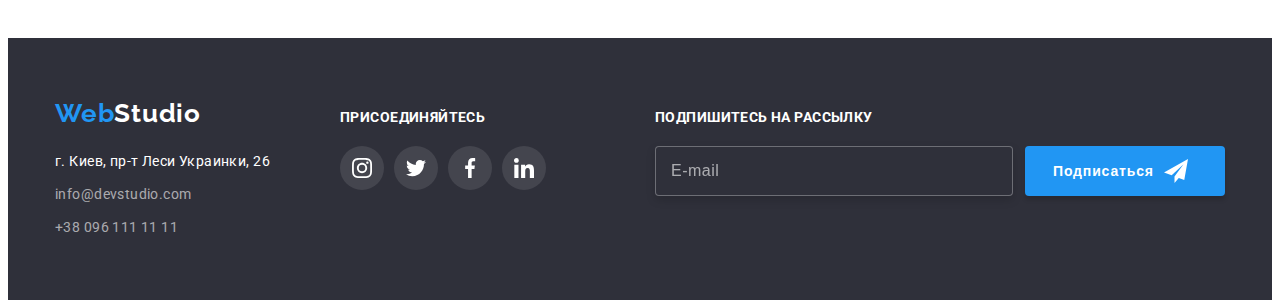
==== commit 84e2df30: "add" ====
--- a/portfolio.html
+++ b/portfolio.html
@@ -290,8 +290,8 @@
             <div class="contact-form-wrapper">
                 <strong class="connect">Подпишитесь на рассылку</strong>
                 <form class="contact-form-list">
-                    <label>
-                        <input class="contact-form-field" type="email" name="user-email" placeholder="E-mail">
+                    <label for="user-email">
+                        <input class="contact-form-field" type="email" name="user-email" placeholder="E-mail" id="user-email">
                     </label>
                     <button class="footer-btn" type="submit">Подписаться
                         <svg class="telegram" width="24" height="24">
--- a/css/style.css
+++ b/css/style.css
@@ -894,8 +894,24 @@
     line-height: 1.25;
     letter-spacing: 0.03em;
     color: rgba(255, 255, 255, 0.6);
-}
-
+
+    outline: transparent;
+
+    transform: border-color var(--anim-slow);
+}
+
+.contact-form-field:focus {
+    border-color: var(--accent-txt-cl);
+}
+
+.contact-form-field::placeholder {
+    font-weight: 400;
+    font-size: 16px;
+    line-height: 1.25;
+    letter-spacing: 0.03em;
+    
+    color: rgba(255, 255, 255, 0.6);
+}
 
 .footer-btn {
     
@@ -993,10 +1009,16 @@
 
 }
 
+/* Форма заповнення */
+
+
+
+
 .label {
     display: flex;
     flex-direction: column;
     margin-bottom: 8px;
+    position: relative;
 }
 
 .sign-up-form {
@@ -1008,6 +1030,27 @@
 .sign-up-form label {
     color: #757575;
     margin-bottom: 20px;
+}
+
+
+.sign-up-group {
+    width: 100%;
+    height: 40px;
+    padding-left: 15px;
+
+    background-color: transparent;
+    border: 1px solid rgba(33, 33, 33, 0.2);
+    border-radius: 4px;
+
+
+
+
+}
+
+.sign-up-icon {
+    position: absolute;
+    left: 0;
+    bottom: 100%;
 }
 
 .span-modal {
